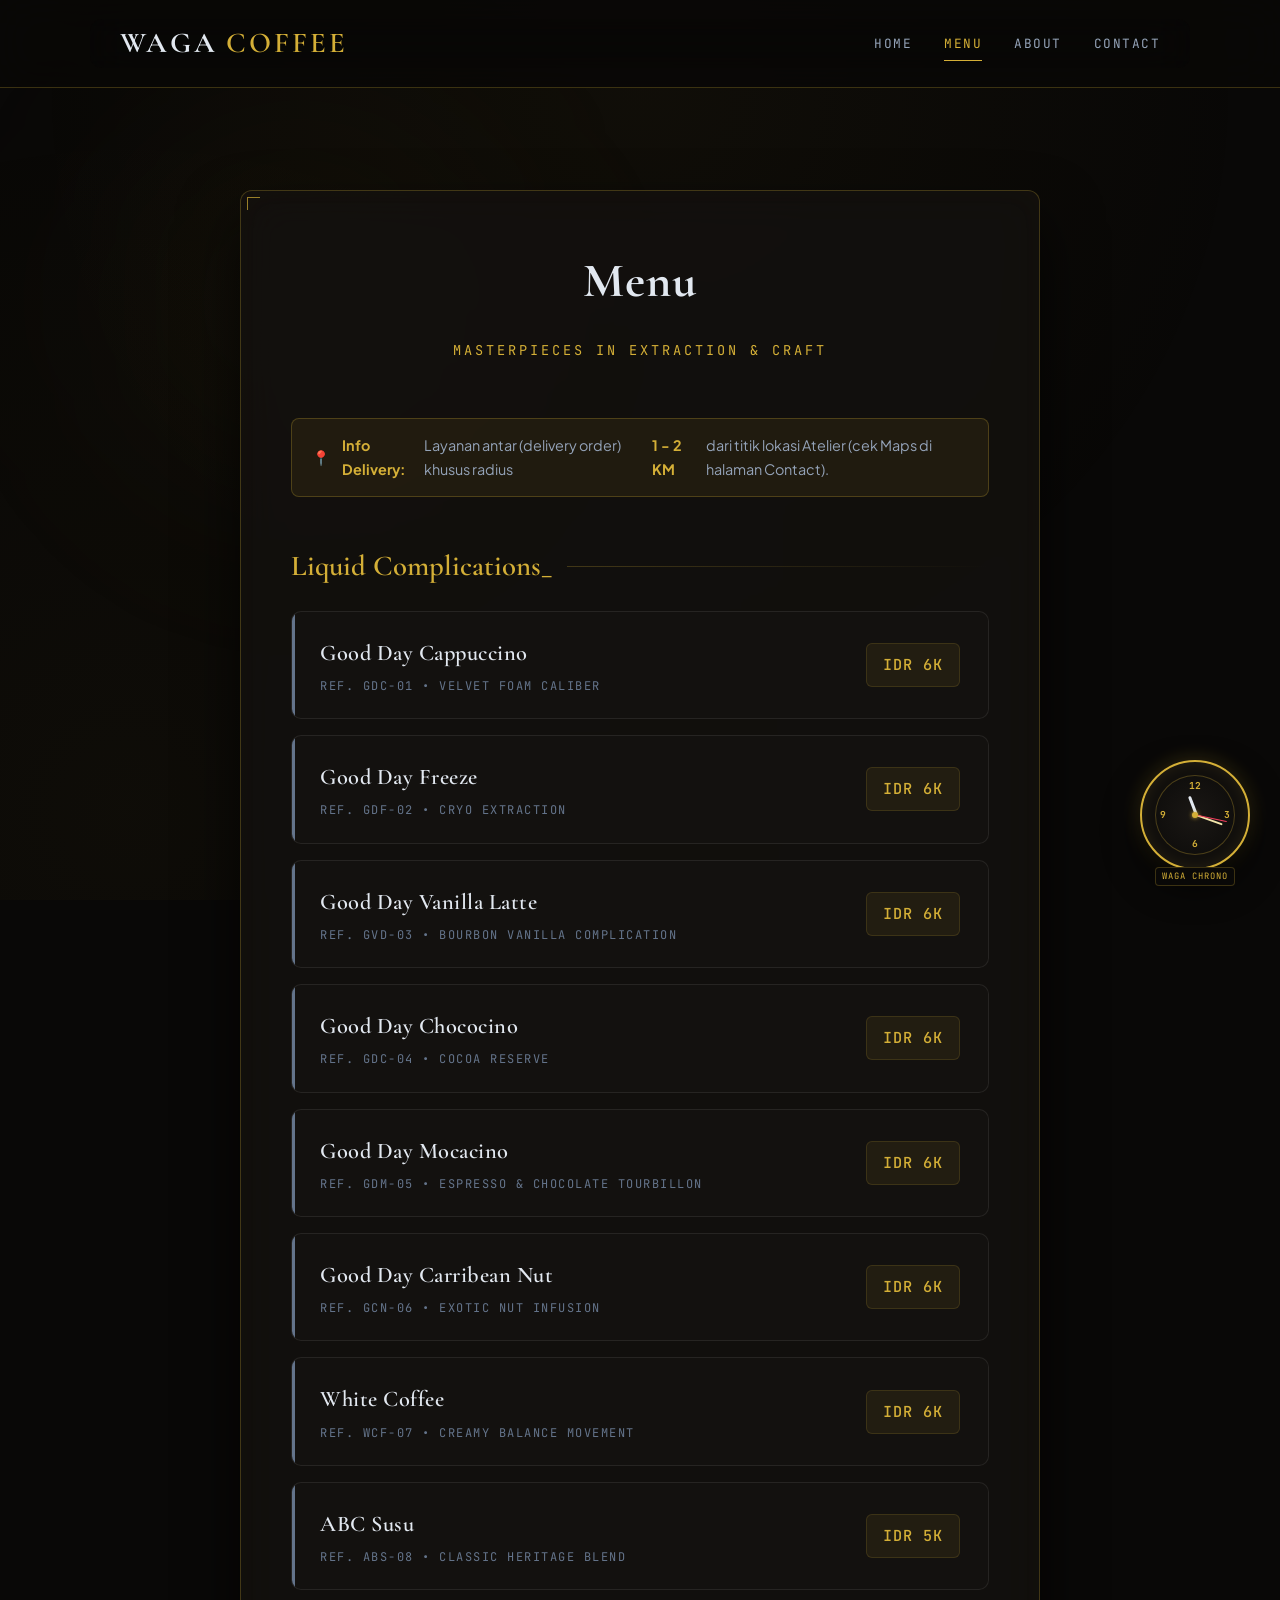
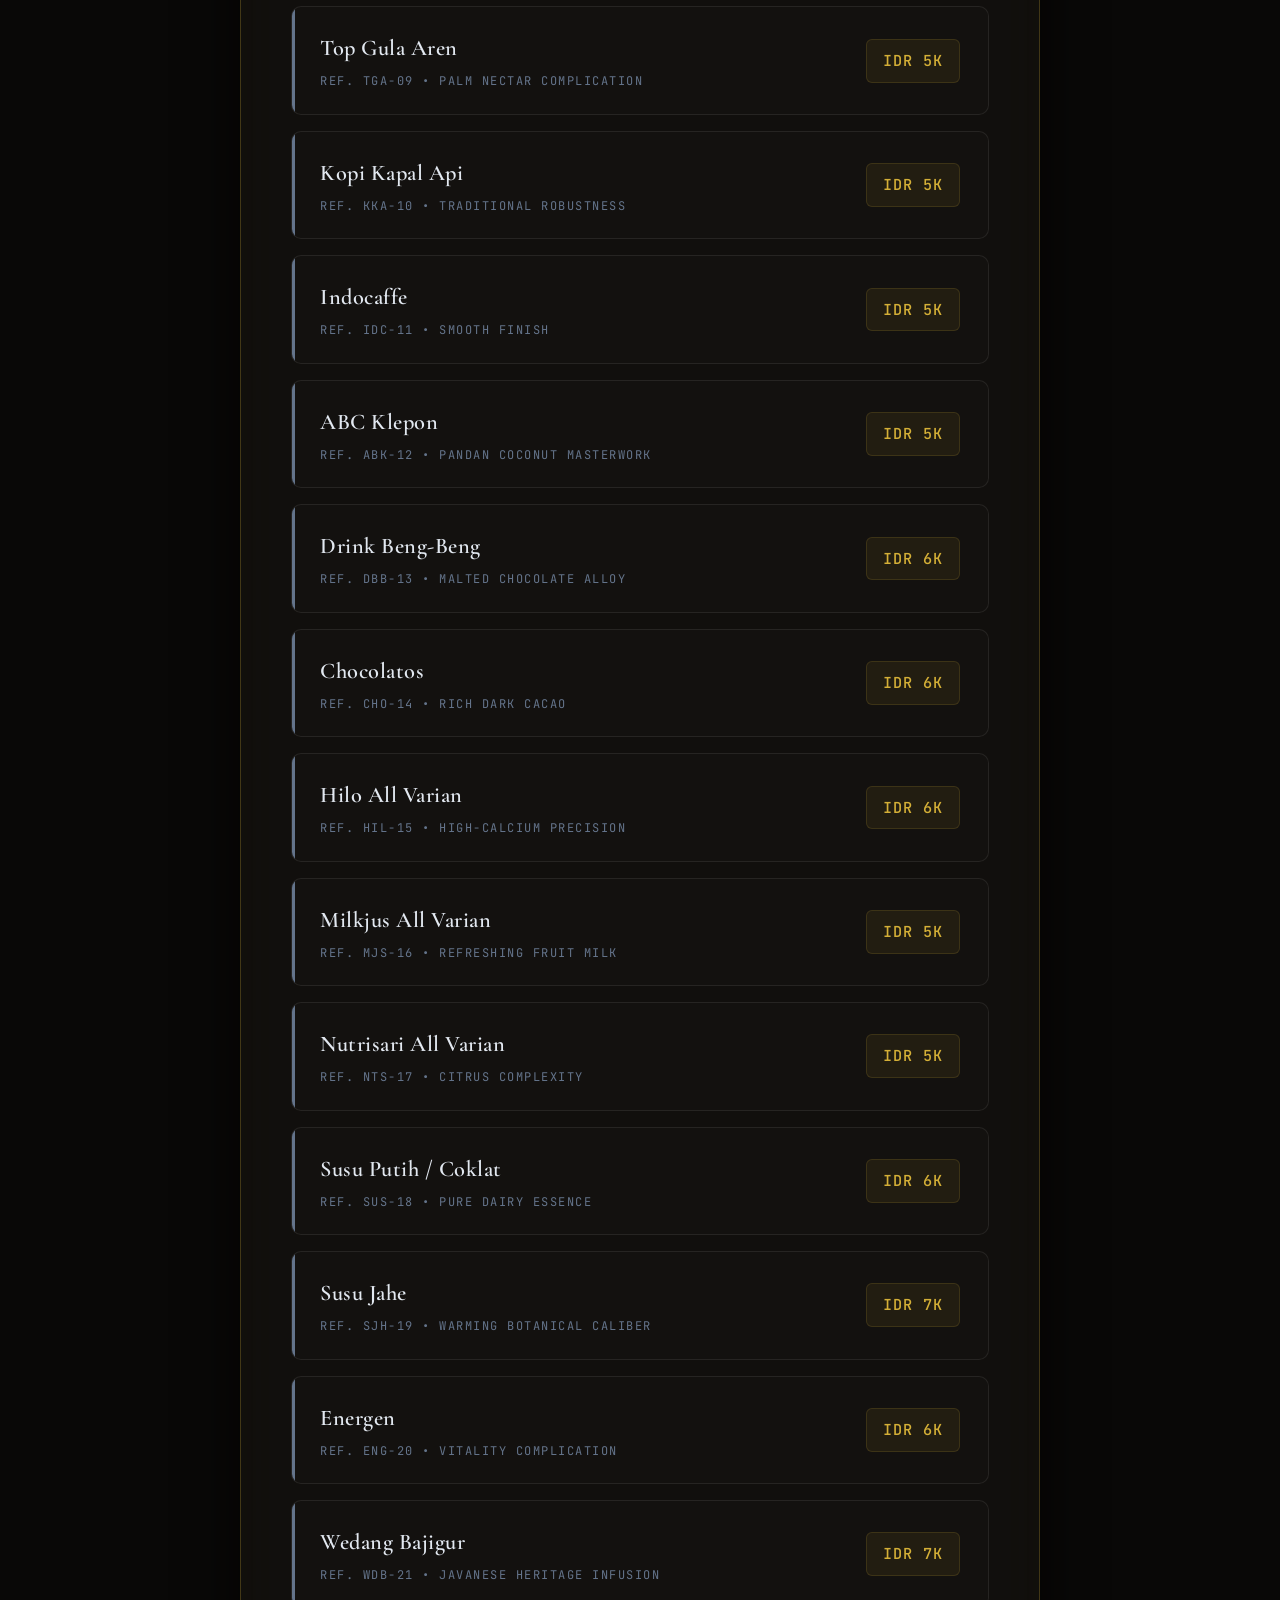
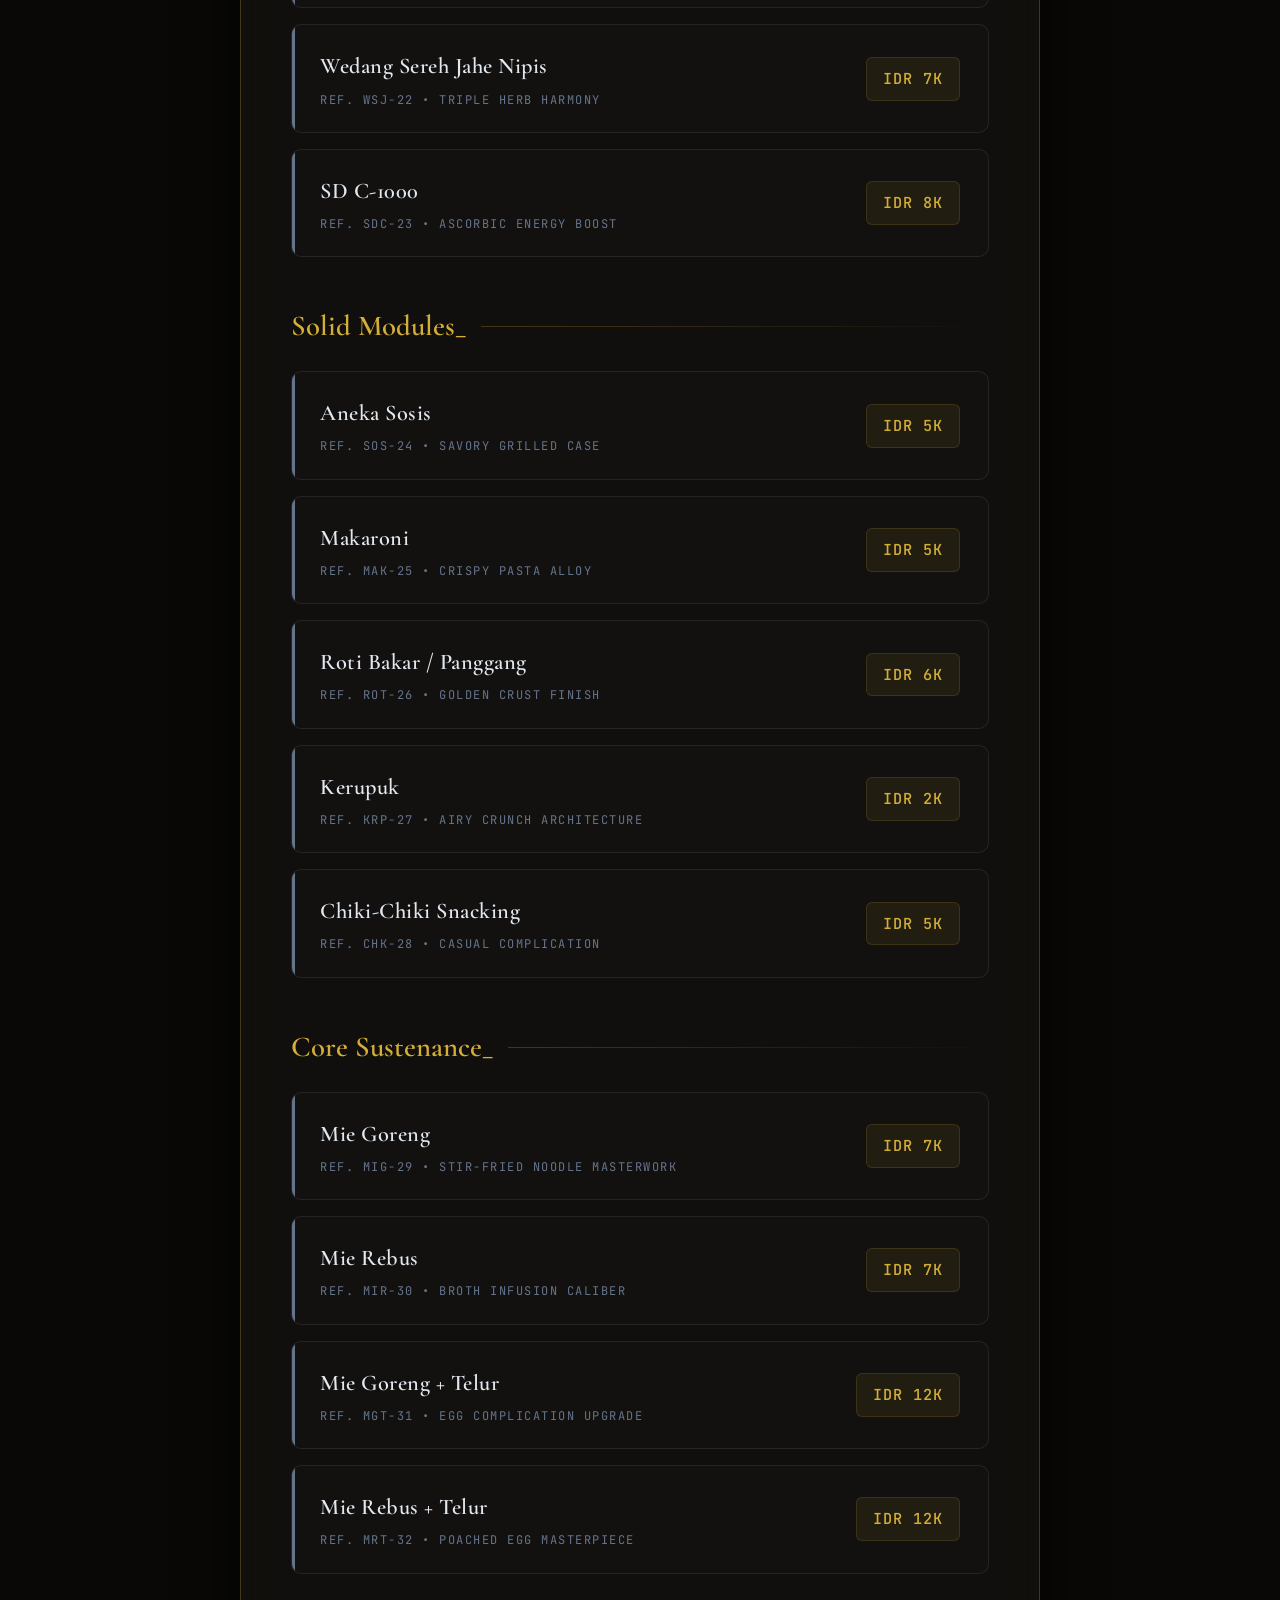
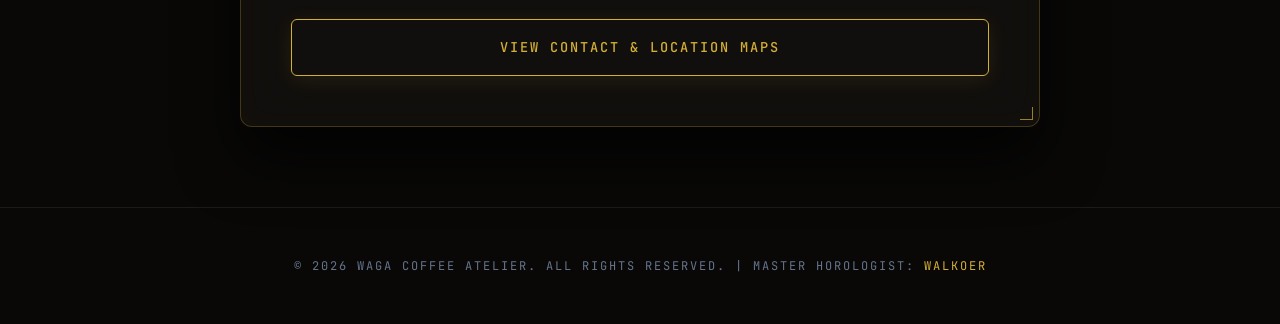
==== menu.html @ 8d1e737e "chore: move project files to repository root for GitHub Pages direct deployment" ====
<!DOCTYPE html>
<html lang="id">
<head>
    <meta charset="UTF-8">
    <meta name="viewport" content="width=device-width, initial-scale=1.0">
    <title>Menu | WAGA COFFEE</title>
    <link rel="preconnect" href="https://fonts.googleapis.com">
    <link rel="preconnect" href="https://fonts.gstatic.com" crossorigin>
    <link href="https://fonts.googleapis.com/css2?family=Cormorant+Garamond:ital,wght@0,400;0,600;0,700;1,400&family=JetBrains+Mono:wght@400;500&family=Plus+Jakarta+Sans:wght@300;400;500;600;700&display=swap" rel="stylesheet">
    <link rel="stylesheet" href="style.css">
</head>
<body>
    <div class="atelier-glow"></div>

    <!-- Header / Navbar -->
    <header class="navbar">
        <div class="container">
            <div class="logo">WAGA <span>COFFEE</span></div>
            <div class="menu-toggle" id="mobile-menu">
                <span class="bar"></span>
                <span class="bar"></span>
                <span class="bar"></span>
            </div>
            <nav class="nav-links">
                <a href="index.html">Home</a>
                <a href="menu.html" class="active">Menu</a>
                <a href="tentang.html">About</a>
                <a href="kontak.html">Contact</a>
            </nav>
        </div>
    </header>

    <!-- Collection Section -->
    <section class="content-section">
        <div class="container">
            <h2 class="atelier-title">Menu</h2>
            <div class="atelier-subtitle">Masterpieces in Extraction & Craft</div>
            
            <!-- Delivery Notice Banner -->
            <div class="delivery-notice-banner">
                <span>📍</span> <strong>Info Delivery:</strong> Layanan antar (delivery order) khusus radius <strong>1 - 2 KM</strong> dari titik lokasi Atelier (cek Maps di halaman Contact).
            </div>

            <!-- LIQUID ASSETS (MINUMAN) -->
            <div class="collection-group-title">Liquid Complications_</div>
            <div class="horology-list">
                <div class="horology-item" data-name="Good Day Cappuccino" data-price="6000">
                    <div class="horology-info">
                        <h4>Good Day Cappuccino</h4>
                        <div class="horology-ref">REF. GDC-01 &bull; Velvet Foam Caliber</div>
                    </div>
                    <div class="horology-price">IDR 6K</div>
                </div>
                <div class="horology-item" data-name="Good Day Freeze" data-price="6000">
                    <div class="horology-info">
                        <h4>Good Day Freeze</h4>
                        <div class="horology-ref">REF. GDF-02 &bull; Cryo Extraction</div>
                    </div>
                    <div class="horology-price">IDR 6K</div>
                </div>
                <div class="horology-item" data-name="Good Day Vanilla Latte" data-price="6000">
                    <div class="horology-info">
                        <h4>Good Day Vanilla Latte</h4>
                        <div class="horology-ref">REF. GVD-03 &bull; Bourbon Vanilla Complication</div>
                    </div>
                    <div class="horology-price">IDR 6K</div>
                </div>
                <div class="horology-item" data-name="Good Day Chococino" data-price="6000">
                    <div class="horology-info">
                        <h4>Good Day Chococino</h4>
                        <div class="horology-ref">REF. GDC-04 &bull; Cocoa Reserve</div>
                    </div>
                    <div class="horology-price">IDR 6K</div>
                </div>
                <div class="horology-item" data-name="Good Day Mocacino" data-price="6000">
                    <div class="horology-info">
                        <h4>Good Day Mocacino</h4>
                        <div class="horology-ref">REF. GDM-05 &bull; Espresso & Chocolate Tourbillon</div>
                    </div>
                    <div class="horology-price">IDR 6K</div>
                </div>
                <div class="horology-item" data-name="Good Day Carribean Nut" data-price="6000">
                    <div class="horology-info">
                        <h4>Good Day Carribean Nut</h4>
                        <div class="horology-ref">REF. GCN-06 &bull; Exotic Nut Infusion</div>
                    </div>
                    <div class="horology-price">IDR 6K</div>
                </div>
                <div class="horology-item" data-name="White Coffee" data-price="6000">
                    <div class="horology-info">
                        <h4>White Coffee</h4>
                        <div class="horology-ref">REF. WCF-07 &bull; Creamy Balance Movement</div>
                    </div>
                    <div class="horology-price">IDR 6K</div>
                </div>
                <div class="horology-item" data-name="ABC Susu" data-price="5000">
                    <div class="horology-info">
                        <h4>ABC Susu</h4>
                        <div class="horology-ref">REF. ABS-08 &bull; Classic Heritage Blend</div>
                    </div>
                    <div class="horology-price">IDR 5K</div>
                </div>
                <div class="horology-item" data-name="Top Gula Aren" data-price="5000">
                    <div class="horology-info">
                        <h4>Top Gula Aren</h4>
                        <div class="horology-ref">REF. TGA-09 &bull; Palm Nectar Complication</div>
                    </div>
                    <div class="horology-price">IDR 5K</div>
                </div>
                <div class="horology-item" data-name="Kopi Kapal Api" data-price="5000">
                    <div class="horology-info">
                        <h4>Kopi Kapal Api</h4>
                        <div class="horology-ref">REF. KKA-10 &bull; Traditional Robustness</div>
                    </div>
                    <div class="horology-price">IDR 5K</div>
                </div>
                <div class="horology-item" data-name="Indocaffe" data-price="5000">
                    <div class="horology-info">
                        <h4>Indocaffe</h4>
                        <div class="horology-ref">REF. IDC-11 &bull; Smooth Finish</div>
                    </div>
                    <div class="horology-price">IDR 5K</div>
                </div>
                <div class="horology-item" data-name="ABC Klepon" data-price="5000">
                    <div class="horology-info">
                        <h4>ABC Klepon</h4>
                        <div class="horology-ref">REF. ABK-12 &bull; Pandan Coconut Masterwork</div>
                    </div>
                    <div class="horology-price">IDR 5K</div>
                </div>
                <div class="horology-item" data-name="Drink Beng-Beng" data-price="6000">
                    <div class="horology-info">
                        <h4>Drink Beng-Beng</h4>
                        <div class="horology-ref">REF. DBB-13 &bull; Malted Chocolate Alloy</div>
                    </div>
                    <div class="horology-price">IDR 6K</div>
                </div>
                <div class="horology-item" data-name="Chocolatos" data-price="6000">
                    <div class="horology-info">
                        <h4>Chocolatos</h4>
                        <div class="horology-ref">REF. CHO-14 &bull; Rich Dark Cacao</div>
                    </div>
                    <div class="horology-price">IDR 6K</div>
                </div>
                <div class="horology-item" data-name="Hilo All Varian" data-price="6000">
                    <div class="horology-info">
                        <h4>Hilo All Varian</h4>
                        <div class="horology-ref">REF. HIL-15 &bull; High-Calcium Precision</div>
                    </div>
                    <div class="horology-price">IDR 6K</div>
                </div>
                <div class="horology-item" data-name="Milkjus All Varian" data-price="5000">
                    <div class="horology-info">
                        <h4>Milkjus All Varian</h4>
                        <div class="horology-ref">REF. MJS-16 &bull; Refreshing Fruit Milk</div>
                    </div>
                    <div class="horology-price">IDR 5K</div>
                </div>
                <div class="horology-item" data-name="Nutrisari All Varian" data-price="5000">
                    <div class="horology-info">
                        <h4>Nutrisari All Varian</h4>
                        <div class="horology-ref">REF. NTS-17 &bull; Citrus Complexity</div>
                    </div>
                    <div class="horology-price">IDR 5K</div>
                </div>
                <div class="horology-item" data-name="Susu Putih / Coklat" data-price="6000">
                    <div class="horology-info">
                        <h4>Susu Putih / Coklat</h4>
                        <div class="horology-ref">REF. SUS-18 &bull; Pure Dairy Essence</div>
                    </div>
                    <div class="horology-price">IDR 6K</div>
                </div>
                <div class="horology-item" data-name="Susu Jahe" data-price="7000">
                    <div class="horology-info">
                        <h4>Susu Jahe</h4>
                        <div class="horology-ref">REF. SJH-19 &bull; Warming Botanical Caliber</div>
                    </div>
                    <div class="horology-price">IDR 7K</div>
                </div>
                <div class="horology-item" data-name="Energen" data-price="6000">
                    <div class="horology-info">
                        <h4>Energen</h4>
                        <div class="horology-ref">REF. ENG-20 &bull; Vitality Complication</div>
                    </div>
                    <div class="horology-price">IDR 6K</div>
                </div>
                <div class="horology-item" data-name="Wedang Bajigur" data-price="7000">
                    <div class="horology-info">
                        <h4>Wedang Bajigur</h4>
                        <div class="horology-ref">REF. WDB-21 &bull; Javanese Heritage Infusion</div>
                    </div>
                    <div class="horology-price">IDR 7K</div>
                </div>
                <div class="horology-item" data-name="Wedang Sereh Jahe Nipis" data-price="7000">
                    <div class="horology-info">
                        <h4>Wedang Sereh Jahe Nipis</h4>
                        <div class="horology-ref">REF. WSJ-22 &bull; Triple Herb Harmony</div>
                    </div>
                    <div class="horology-price">IDR 7K</div>
                </div>
                <div class="horology-item" data-name="SD C-1000" data-price="8000">
                    <div class="horology-info">
                        <h4>SD C-1000</h4>
                        <div class="horology-ref">REF. SDC-23 &bull; Ascorbic Energy Boost</div>
                    </div>
                    <div class="horology-price">IDR 8K</div>
                </div>
            </div>

            <!-- SOLID MODULES (CAMILAN) -->
            <div class="collection-group-title">Solid Modules_</div>
            <div class="horology-list">
                <div class="horology-item" data-name="Aneka Sosis" data-price="5000">
                    <div class="horology-info">
                        <h4>Aneka Sosis</h4>
                        <div class="horology-ref">REF. SOS-24 &bull; Savory Grilled Case</div>
                    </div>
                    <div class="horology-price">IDR 5K</div>
                </div>
                <div class="horology-item" data-name="Makaroni" data-price="5000">
                    <div class="horology-info">
                        <h4>Makaroni</h4>
                        <div class="horology-ref">REF. MAK-25 &bull; Crispy Pasta Alloy</div>
                    </div>
                    <div class="horology-price">IDR 5K</div>
                </div>
                <div class="horology-item" data-name="Roti Bakar / Panggang" data-price="6000">
                    <div class="horology-info">
                        <h4>Roti Bakar / Panggang</h4>
                        <div class="horology-ref">REF. ROT-26 &bull; Golden Crust Finish</div>
                    </div>
                    <div class="horology-price">IDR 6K</div>
                </div>
                <div class="horology-item" data-name="Kerupuk" data-price="2000">
                    <div class="horology-info">
                        <h4>Kerupuk</h4>
                        <div class="horology-ref">REF. KRP-27 &bull; Airy Crunch Architecture</div>
                    </div>
                    <div class="horology-price">IDR 2K</div>
                </div>
                <div class="horology-item" data-name="Chiki-Chiki Snacking" data-price="5000">
                    <div class="horology-info">
                        <h4>Chiki-Chiki Snacking</h4>
                        <div class="horology-ref">REF. CHK-28 &bull; Casual Complication</div>
                    </div>
                    <div class="horology-price">IDR 5K</div>
                </div>
            </div>

            <!-- CORE SUSTENANCE (MAKANAN) -->
            <div class="collection-group-title">Core Sustenance_</div>
            <div class="horology-list">
                <div class="horology-item" data-name="Mie Goreng" data-price="7000">
                    <div class="horology-info">
                        <h4>Mie Goreng</h4>
                        <div class="horology-ref">REF. MIG-29 &bull; Stir-Fried Noodle Masterwork</div>
                    </div>
                    <div class="horology-price">IDR 7K</div>
                </div>
                <div class="horology-item" data-name="Mie Rebus" data-price="7000">
                    <div class="horology-info">
                        <h4>Mie Rebus</h4>
                        <div class="horology-ref">REF. MIR-30 &bull; Broth Infusion Caliber</div>
                    </div>
                    <div class="horology-price">IDR 7K</div>
                </div>
                <div class="horology-item" data-name="Mie Goreng + Telur" data-price="12000">
                    <div class="horology-info">
                        <h4>Mie Goreng + Telur</h4>
                        <div class="horology-ref">REF. MGT-31 &bull; Egg Complication Upgrade</div>
                    </div>
                    <div class="horology-price">IDR 12K</div>
                </div>
                <div class="horology-item" data-name="Mie Rebus + Telur" data-price="12000">
                    <div class="horology-info">
                        <h4>Mie Rebus + Telur</h4>
                        <div class="horology-ref">REF. MRT-32 &bull; Poached Egg Masterpiece</div>
                    </div>
                    <div class="horology-price">IDR 12K</div>
                </div>
            </div>

            <div style="margin-top: 45px;">
                <a href="kontak.html" class="btn-lux">View Contact & Location Maps</a>
            </div>
        </div>
    </section>

    <!-- Interactive Order Modal -->
    <div id="order-modal" class="modal-overlay">
        <div class="modal-content">
            <div class="modal-header">
                <h3 id="modal-item-name">Order Item</h3>
                <button id="modal-close" class="modal-close-btn">&times;</button>
            </div>
            <div class="modal-body">
                <p class="modal-price-label">Harga Satuan: <strong id="modal-item-price">IDR 0</strong></p>
                <div class="modal-input-group">
                    <label for="modal-qty">Jumlah (Quantity):</label>
                    <div class="qty-control">
                        <button type="button" id="qty-minus">-</button>
                        <input type="number" id="modal-qty" value="1" min="1" max="99">
                        <button type="button" id="qty-plus">+</button>
                    </div>
                </div>
                <div class="modal-total-display">
                    <span>Total Harga:</span>
                    <strong id="modal-total-price">IDR 0</strong>
                </div>
                <div class="modal-input-group" style="margin-top: 15px;">
                    <label for="modal-address">Alamat Pengiriman (Kirim ke):</label>
                    <textarea id="modal-address" placeholder="Contoh: Jl. Melati No. 12 (Radius 1-2km dari Atelier)" rows="2"></textarea>
                </div>
            </div>
            <div class="modal-footer">
                <button id="modal-submit-wa" class="btn-lux">Kirim Pesanan via WhatsApp</button>
            </div>
        </div>
    </div>

    <footer class="footer">
        &copy; 2026 WAGA COFFEE ATELIER. ALL RIGHTS RESERVED. | MASTER HOROLOGIST: <span>WALKOER</span>
    </footer>

    <script src="script.js"></script>
</body>
</html>
---- style.css ----
/* --- HAUTE HORLOGERIE COFFEE ATELIER --- */
@import url('https://fonts.googleapis.com/css2?family=Cormorant+Garamond:ital,wght@0,400;0,600;0,700;1,400&family=Plus+Jakarta+Sans:wght@300;400;500;600;700&family=JetBrains+Mono:wght@400;500&display=swap');

* {
    margin: 0;
    padding: 0;
    box-sizing: border-box;
}

:root {
    /* Luxury Watch Atelier Palette */
    --bg-obsidian: #090807;
    --surface-card: #13110f;
    --surface-glass: rgba(19, 17, 15, 0.85);
    
    --gold: #d4af37;              /* Champagne Gold */
    --gold-light: #f3e5ab;
    --gold-glow: rgba(212, 175, 55, 0.2);
    --platinum: #e2e8f0;
    --muted: #94a3b8;
    --dim: #64748b;
    
    --border-gold: rgba(212, 175, 55, 0.25);
    --border-subtle: rgba(255, 255, 255, 0.08);
    
    --transition-lux: all 0.4s cubic-bezier(0.16, 1, 0.3, 1);
}

/* Reduced motion / no motion fallback */
body.no-motion *, 
body.no-motion ::before, 
body.no-motion ::after {
    animation: none !important;
    transition: all 0.1s ease !important;
    transform: none !important;
}

@media (prefers-reduced-motion: reduce) {
    *, ::before, ::after {
        animation-duration: 0.01ms !important;
        transition-duration: 0.01ms !important;
        scroll-behavior: auto !important;
    }
}

html {
    scroll-behavior: smooth;
    scrollbar-width: thin;
    scrollbar-color: var(--gold) var(--bg-obsidian);
}

::-webkit-scrollbar {
    width: 5px;
}
::-webkit-scrollbar-track {
    background: var(--bg-obsidian);
}
::-webkit-scrollbar-thumb {
    background: var(--gold);
    border-radius: 3px;
}

body {
    font-family: 'Plus Jakarta Sans', sans-serif;
    background-color: var(--bg-obsidian);
    color: var(--platinum);
    line-height: 1.7;
    overflow-x: hidden;
    position: relative;
}

/* Subtle Atelier Radial Lighting */
body::before {
    content: '';
    position: fixed;
    top: 0; left: 0; width: 100%; height: 100%;
    background: 
        radial-gradient(circle at 50% 10%, rgba(212, 175, 55, 0.04) 0%, transparent 60%),
        radial-gradient(circle at 10% 90%, rgba(212, 175, 55, 0.03) 0%, transparent 50%);
    z-index: -2;
    pointer-events: none;
}

/* Luxury Ambient Glow */
.atelier-glow {
    position: fixed;
    width: 600px; height: 600px;
    border-radius: 50%;
    background: radial-gradient(circle, rgba(212, 175, 55, 0.05) 0%, transparent 70%);
    filter: blur(100px);
    z-index: -1;
    pointer-events: none;
}

/* --- LUXURY CONTAINER --- */
.container {
    max-width: 800px;
    margin: 50px auto;
    background: var(--surface-glass);
    border: 1px solid var(--border-gold);
    border-radius: 12px;
    padding: 50px;
    backdrop-filter: blur(20px);
    box-shadow: 
        0 30px 60px rgba(0, 0, 0, 0.7),
        inset 0 0 30px rgba(212, 175, 55, 0.02);
    position: relative;
    animation: fadeScale 0.7s cubic-bezier(0.16, 1, 0.3, 1) forwards;
    opacity: 0;
    transform: translateY(15px);
}

@keyframes fadeScale {
    to { opacity: 1; transform: translateY(0); }
}

/* Corner Watchmaker Accents */
.container::before, .container::after {
    content: '';
    position: absolute;
    width: 12px; height: 12px;
    border: 1px solid var(--gold);
    opacity: 0.7;
}
.container::before { top: 6px; left: 6px; border-right: none; border-bottom: none; }
.container::after { bottom: 6px; right: 6px; border-left: none; border-top: none; }

/* --- NAVBAR --- */
.navbar {
    background: rgba(9, 8, 7, 0.85);
    backdrop-filter: blur(20px);
    border-bottom: 1px solid var(--border-gold);
    padding: 1.2rem 0;
    position: fixed;
    top: 0; left: 0; right: 0;
    z-index: 1000;
}

.navbar .container {
    max-width: 1100px;
    margin: 0 auto;
    padding: 0 30px;
    display: flex;
    justify-content: space-between;
    align-items: center;
    background: transparent;
    border: none;
    box-shadow: none;
    animation: none;
    opacity: 1;
    transform: none;
}
.navbar .container::before, .navbar .container::after { display: none; }

.logo {
    font-family: 'Cormorant Garamond', serif;
    font-size: 1.8rem;
    font-weight: 700;
    color: var(--platinum);
    letter-spacing: 3px;
    display: flex;
    align-items: center;
    gap: 8px;
    text-transform: uppercase;
}

.logo span {
    color: var(--gold);
    font-weight: 600;
}

.nav-links {
    display: flex;
    gap: 2rem;
    align-items: center;
}

.nav-links a {
    color: var(--muted);
    text-decoration: none;
    font-family: 'JetBrains Mono', monospace;
    font-size: 0.8rem;
    letter-spacing: 1.5px;
    text-transform: uppercase;
    position: relative;
    padding: 6px 0;
    transition: var(--transition-lux);
}

.nav-links a::after {
    content: '';
    position: absolute;
    bottom: 0; left: 0; width: 0; height: 1px;
    background: var(--gold);
    transition: var(--transition-lux);
}

.nav-links a:hover, .nav-links a.active {
    color: var(--gold);
}

.nav-links a:hover::after, .nav-links a.active::after {
    width: 100%;
}

/* Motion Toggle */
.motion-toggle-btn {
    background: transparent;
    border: 1px solid var(--border-gold);
    color: var(--gold);
    padding: 6px 12px;
    border-radius: 4px;
    font-family: 'JetBrains Mono', monospace;
    font-size: 0.75rem;
    cursor: pointer;
    transition: var(--transition-lux);
}
.motion-toggle-btn:hover, .motion-toggle-btn.active {
    background: rgba(212, 175, 55, 0.1);
    box-shadow: 0 0 10px var(--gold-glow);
}

/* --- MOBILE MENU --- */
.menu-toggle {
    display: none;
    flex-direction: column;
    justify-content: space-between;
    width: 26px;
    height: 18px;
    cursor: pointer;
    z-index: 1001;
}
.menu-toggle .bar {
    height: 2px;
    width: 100%;
    background-color: var(--platinum);
    transition: var(--transition-lux);
}
.menu-toggle.is-active .bar:nth-child(1) { transform: translateY(8px) rotate(45deg); background: var(--gold); }
.menu-toggle.is-active .bar:nth-child(2) { opacity: 0; }
.menu-toggle.is-active .bar:nth-child(3) { transform: translateY(-8px) rotate(-45deg); background: var(--gold); }

/* --- HERO ATELIER --- */
.hero-section {
    min-height: 100vh;
    display: flex;
    align-items: center;
    justify-content: center;
    padding: 140px 20px 60px;
    text-align: center;
}

.hero-container {
    max-width: 850px;
}

.hero-subtitle {
    font-family: 'JetBrains Mono', monospace;
    font-size: 0.85rem;
    letter-spacing: 4px;
    color: var(--gold);
    text-transform: uppercase;
    margin-bottom: 1.5rem;
}

.hero-container h1 {
    font-family: 'Cormorant Garamond', serif;
    font-size: 4.8rem;
    font-weight: 700;
    line-height: 1.1;
    margin-bottom: 1.5rem;
    letter-spacing: -1px;
}

.hero-container h1 span {
    color: var(--gold);
    font-style: italic;
}

.hero-container p {
    font-size: 1.15rem;
    color: var(--muted);
    max-width: 580px;
    margin: 0 auto 3rem;
    font-weight: 300;
}

.hero-image-wrapper {
    position: relative;
    max-width: 620px;
    margin: 0 auto;
    border-radius: 12px;
    padding: 2px;
    background: linear-gradient(135deg, var(--gold), rgba(212,175,55,0.2));
    box-shadow: 0 30px 70px rgba(0,0,0,0.8), 0 0 40px rgba(212,175,55,0.15);
    transition: var(--transition-lux);
}

.hero-image-wrapper img {
    width: 100%;
    height: auto;
    border-radius: 10px;
    display: block;
    filter: contrast(1.08) brightness(0.95);
}

.hero-image-wrapper:hover {
    transform: translateY(-6px);
    box-shadow: 0 40px 90px rgba(0,0,0,0.9), 0 0 60px rgba(212,175,55,0.25);
}

/* --- SECTION HEADERS --- */
.content-section {
    padding-top: 140px;
    margin-bottom: 60px;
}

h2.atelier-title {
    font-family: 'Cormorant Garamond', serif;
    font-size: 3rem;
    font-weight: 700;
    text-align: center;
    color: var(--platinum);
    margin-bottom: 1rem;
    letter-spacing: 1px;
}

.atelier-subtitle {
    font-family: 'JetBrains Mono', monospace;
    font-size: 0.85rem;
    text-align: center;
    color: var(--gold);
    letter-spacing: 3px;
    text-transform: uppercase;
    margin-bottom: 3.5rem;
}

.collection-group-title {
    font-family: 'Cormorant Garamond', serif;
    font-size: 1.8rem;
    font-weight: 600;
    color: var(--gold);
    margin: 45px 0 20px 0;
    display: flex;
    align-items: center;
    gap: 15px;
}

.collection-group-title::after {
    content: '';
    flex: 1;
    height: 1px;
    background: linear-gradient(90deg, var(--border-gold), transparent);
}

/* --- HOROLOGY MENU ITEMS (MASTERPIECES) --- */
.horology-list {
    display: grid;
    gap: 16px;
    margin-bottom: 30px;
}

.horology-item {
    background: var(--surface-card);
    border: 1px solid var(--border-subtle);
    border-radius: 10px;
    padding: 22px 28px;
    display: flex;
    justify-content: space-between;
    align-items: center;
    transition: var(--transition-lux);
    position: relative;
    overflow: hidden;
}

.horology-item::before {
    content: '';
    position: absolute;
    top: 0; left: 0; width: 3px; height: 100%;
    background: var(--dim);
    transition: var(--transition-lux);
}

.horology-item:hover {
    border-color: var(--border-gold);
    background: rgba(212, 175, 55, 0.03);
    transform: translateX(6px);
    box-shadow: -5px 0 25px rgba(212, 175, 55, 0.08);
}

.horology-item:hover::before {
    background: var(--gold);
}

.horology-info h4 {
    font-family: 'Cormorant Garamond', serif;
    font-size: 1.4rem;
    font-weight: 600;
    color: var(--platinum);
    margin-bottom: 4px;
    letter-spacing: 0.5px;
    transition: var(--transition-lux);
}

.horology-item:hover .horology-info h4 {
    color: var(--gold);
}

.horology-ref {
    font-family: 'JetBrains Mono', monospace;
    font-size: 0.75rem;
    color: var(--dim);
    letter-spacing: 1.5px;
    text-transform: uppercase;
}

.horology-price {
    font-family: 'JetBrains Mono', monospace;
    font-size: 0.95rem;
    color: var(--gold);
    font-weight: 500;
    letter-spacing: 1px;
    background: rgba(212, 175, 55, 0.08);
    padding: 8px 16px;
    border-radius: 6px;
    border: 1px solid rgba(212, 175, 55, 0.15);
}

/* --- BUTTONS --- */
.btn-lux {
    display: inline-flex;
    align-items: center;
    justify-content: center;
    background: transparent;
    color: var(--gold);
    text-decoration: none;
    padding: 16px 36px;
    border-radius: 6px;
    font-family: 'JetBrains Mono', monospace;
    font-weight: 500;
    font-size: 0.85rem;
    letter-spacing: 2px;
    text-transform: uppercase;
    border: 1px solid var(--gold);
    cursor: pointer;
    transition: var(--transition-lux);
    width: 100%;
    position: relative;
    overflow: hidden;
    box-shadow: 0 4px 20px rgba(212, 175, 55, 0.1);
}

.btn-lux::before {
    content: '';
    position: absolute;
    top: 0; left: -100%; width: 100%; height: 100%;
    background: linear-gradient(90deg, transparent, rgba(212,175,55,0.2), transparent);
    transition: 0.5s ease;
}

.btn-lux:hover {
    background: var(--gold);
    color: var(--bg-obsidian);
    box-shadow: 0 8px 30px rgba(212, 175, 55, 0.3);
    transform: translateY(-2px);
}

.btn-lux:hover::before {
    left: 100%;
}

/* --- HERITAGE & CONCIERGE PANELS --- */
.atelier-box {
    background: var(--surface-card);
    border: 1px solid var(--border-subtle);
    padding: 35px;
    border-radius: 10px;
    margin-bottom: 25px;
    transition: var(--transition-lux);
}

.atelier-box:hover {
    border-color: var(--border-gold);
}

.atelier-box p {
    color: var(--muted);
    font-size: 1.05rem;
    margin-bottom: 15px;
    font-weight: 300;
}

.atelier-box p strong {
    color: var(--gold);
    font-family: 'JetBrains Mono', monospace;
    letter-spacing: 1px;
}

.map-container {
    margin-top: 35px;
    border-radius: 10px;
    overflow: hidden;
    border: 1px solid var(--border-gold);
}

.map-container iframe {
    width: 100%;
    height: 380px;
    border: 0;
    display: block;
    filter: invert(90%) hue-rotate(180deg) contrast(1.1) brightness(0.9);
}

/* --- FOOTER --- */
.footer {
    text-align: center;
    padding: 3rem 1.5rem;
    font-family: 'JetBrains Mono', monospace;
    font-size: 0.75rem;
    letter-spacing: 2px;
    color: var(--dim);
    border-top: 1px solid var(--border-subtle);
    margin-top: 80px;
    text-transform: uppercase;
}

.footer span {
    color: var(--gold);
}

/* --- RESPONSIVE --- */
@media (max-width: 768px) {
    .container {
        margin: 20px;
        padding: 30px;
    }
    .hero-container h1 {
        font-size: 3.2rem;
    }
    .menu-toggle {
        display: flex;
    }
    .nav-links {
        position: absolute;
        top: 100%; left: 0; width: 100%;
        background: rgba(9, 8, 7, 0.95);
        backdrop-filter: blur(20px);
        flex-direction: column;
        gap: 0;
        padding: 15px 0 25px;
        border-bottom: 1px solid var(--border-gold);
        transform: translateY(-120%);
        opacity: 0;
        visibility: hidden;
        transition: var(--transition-lux);
    }
    .nav-links.active {
        transform: translateY(0);
        opacity: 1;
        visibility: visible;
    }
    .nav-links a {
        padding: 15px 30px;
        width: 100%;
        text-align: left;
    }
    .nav-links a::after { display: none; }
    h2.atelier-title { font-size: 2.2rem; }
}

/* --- LUXURY ANALOG WATCH WIDGET --- */
.luxury-watch-widget {
    position: fixed;
    bottom: 30px;
    right: 30px;
    width: 110px;
    height: 110px;
    background: rgba(19, 17, 15, 0.9);
    border: 2px solid var(--gold);
    border-radius: 50%;
    box-shadow: 
        0 15px 35px rgba(0, 0, 0, 0.8),
        0 0 20px rgba(212, 175, 55, 0.25),
        inset 0 0 15px rgba(212, 175, 55, 0.1);
    z-index: 9999;
    display: flex;
    flex-direction: column;
    align-items: center;
    justify-content: center;
    backdrop-filter: blur(10px);
    transition: var(--transition-lux);
}

.luxury-watch-widget:hover {
    transform: scale(1.08);
    box-shadow: 
        0 20px 45px rgba(0, 0, 0, 0.9),
        0 0 30px rgba(212, 175, 55, 0.4),
        inset 0 0 20px rgba(212, 175, 55, 0.2);
}

.watch-dial {
    position: relative;
    width: 80px;
    height: 80px;
    border-radius: 50%;
    background: radial-gradient(circle, #1a1714 0%, #0c0b0a 100%);
    border: 1px solid rgba(212, 175, 55, 0.3);
}

.watch-center-pin {
    position: absolute;
    top: 50%; left: 50%;
    width: 6px; height: 6px;
    background: var(--gold);
    border-radius: 50%;
    transform: translate(-50%, -50%);
    z-index: 10;
    box-shadow: 0 0 4px var(--gold);
}

.watch-hand {
    position: absolute;
    bottom: 50%; left: 50%;
    transform-origin: bottom center;
    border-radius: 4px;
    z-index: 5;
}

.hour-hand {
    width: 3px;
    height: 20px;
    background: var(--platinum);
    transform: translate(-50%, 0);
}

.minute-hand {
    width: 2px;
    height: 28px;
    background: var(--gold-light);
    transform: translate(-50%, 0);
}

.second-hand {
    width: 1px;
    height: 32px;
    background: #f43f5e;
    transform: translate(-50%, 0);
    z-index: 6;
}

.watch-markers span {
    position: absolute;
    font-family: 'JetBrains Mono', monospace;
    font-size: 0.6rem;
    color: var(--gold);
    font-weight: 700;
}
.watch-markers span:nth-child(1) { top: 2px; left: 50%; transform: translateX(-50%); }
.watch-markers span:nth-child(2) { right: 4px; top: 50%; transform: translateY(-50%); }
.watch-markers span:nth-child(3) { bottom: 2px; left: 50%; transform: translateX(-50%); }
.watch-markers span:nth-child(4) { left: 4px; top: 50%; transform: translateY(-50%); }

.watch-brand {
    position: absolute;
    bottom: -18px;
    font-family: 'JetBrains Mono', monospace;
    font-size: 0.55rem;
    letter-spacing: 1px;
    color: var(--gold);
    text-transform: uppercase;
    background: var(--bg-obsidian);
    padding: 1px 6px;
    border-radius: 4px;
    border: 1px solid var(--border-gold);
    white-space: nowrap;
}

@media (max-width: 768px) {
    .luxury-watch-widget {
        bottom: 20px;
        right: 20px;
        width: 90px;
        height: 90px;
    }
    .watch-dial {
        width: 66px;
        height: 66px;
    }
    .hour-hand { height: 16px; }
    .minute-hand { height: 22px; }
    .second-hand { height: 26px; }
}

/* --- DELIVERY NOTICE BANNER --- */
.delivery-notice-banner {
    background: rgba(212, 175, 55, 0.08);
    border: 1px solid var(--border-gold);
    border-radius: 8px;
    padding: 14px 20px;
    margin-bottom: 30px;
    font-size: 0.9rem;
    color: var(--muted);
    display: flex;
    align-items: center;
    gap: 12px;
}
.delivery-notice-banner strong {
    color: var(--gold);
}

/* --- INTERACTIVE ORDER MODAL --- */
.modal-overlay {
    position: fixed;
    top: 0; left: 0; width: 100%; height: 100%;
    background: rgba(9, 8, 7, 0.85);
    backdrop-filter: blur(10px);
    z-index: 10000;
    display: flex;
    align-items: center;
    justify-content: center;
    opacity: 0;
    visibility: hidden;
    transition: var(--transition-lux);
    padding: 20px;
}
.modal-overlay.active {
    opacity: 1;
    visibility: visible;
}

.modal-content {
    background: var(--surface-card);
    border: 1px solid var(--border-gold);
    border-radius: 12px;
    width: 100%;
    max-width: 460px;
    padding: 30px;
    box-shadow: 0 25px 60px rgba(0,0,0,0.8), 0 0 30px rgba(212,175,55,0.15);
    transform: scale(0.95);
    transition: var(--transition-lux);
    position: relative;
}
.modal-overlay.active .modal-content {
    transform: scale(1);
}

.modal-header {
    display: flex;
    justify-content: space-between;
    align-items: center;
    margin-bottom: 20px;
    border-bottom: 1px solid var(--border-subtle);
    padding-bottom: 15px;
}

.modal-header h3 {
    font-family: 'Cormorant Garamond', serif;
    font-size: 1.6rem;
    color: var(--gold);
}

.modal-close-btn {
    background: transparent;
    border: none;
    color: var(--platinum);
    font-size: 1.8rem;
    cursor: pointer;
    transition: var(--transition-lux);
}
.modal-close-btn:hover {
    color: var(--gold);
}

.modal-body p {
    color: var(--muted);
    margin-bottom: 15px;
    font-size: 0.95rem;
}

.modal-input-group {
    margin-bottom: 18px;
}

.modal-input-group label {
    display: block;
    font-family: 'JetBrains Mono', monospace;
    font-size: 0.8rem;
    color: var(--platinum);
    margin-bottom: 8px;
    text-transform: uppercase;
}

.qty-control {
    display: flex;
    align-items: center;
    border: 1px solid var(--border-gold);
    border-radius: 6px;
    overflow: hidden;
    background: rgba(0,0,0,0.3);
    max-width: 150px;
}

.qty-control button {
    background: rgba(212,175,55,0.1);
    border: none;
    color: var(--gold);
    font-size: 1.2rem;
    padding: 8px 16px;
    cursor: pointer;
    transition: var(--transition-lux);
}
.qty-control button:hover {
    background: var(--gold);
    color: var(--bg-obsidian);
}

.qty-control input {
    width: 50px;
    text-align: center;
    background: transparent;
    border: none;
    color: var(--platinum);
    font-family: 'JetBrains Mono', monospace;
    font-size: 1rem;
}
.qty-control input::-webkit-inner-spin-button, 
.qty-control input::-webkit-outer-spin-button {
    -webkit-appearance: none;
    margin: 0;
}

.modal-total-display {
    display: flex;
    justify-content: space-between;
    align-items: center;
    background: rgba(212, 175, 55, 0.05);
    border: 1px solid rgba(212, 175, 55, 0.2);
    padding: 12px 18px;
    border-radius: 6px;
    margin-bottom: 15px;
    font-family: 'JetBrains Mono', monospace;
}
.modal-total-display span {
    color: var(--muted);
    font-size: 0.85rem;
}
.modal-total-display strong {
    color: var(--gold);
    font-size: 1.1rem;
}

.modal-input-group textarea {
    width: 100%;
    background: rgba(0,0,0,0.3);
    border: 1px solid var(--border-gold);
    border-radius: 6px;
    padding: 12px;
    color: var(--platinum);
    font-family: 'Plus Jakarta Sans', sans-serif;
    font-size: 0.95rem;
    resize: none;
}
.modal-input-group textarea:focus {
    outline: none;
    border-color: var(--gold);
    box-shadow: 0 0 10px var(--gold-glow);
}

.modal-footer {
    margin-top: 20px;
}

/* Make horology items clickable */
.horology-item {
    cursor: pointer;
}
.horology-item:hover .horology-info h4 {
    text-decoration: underline;
}
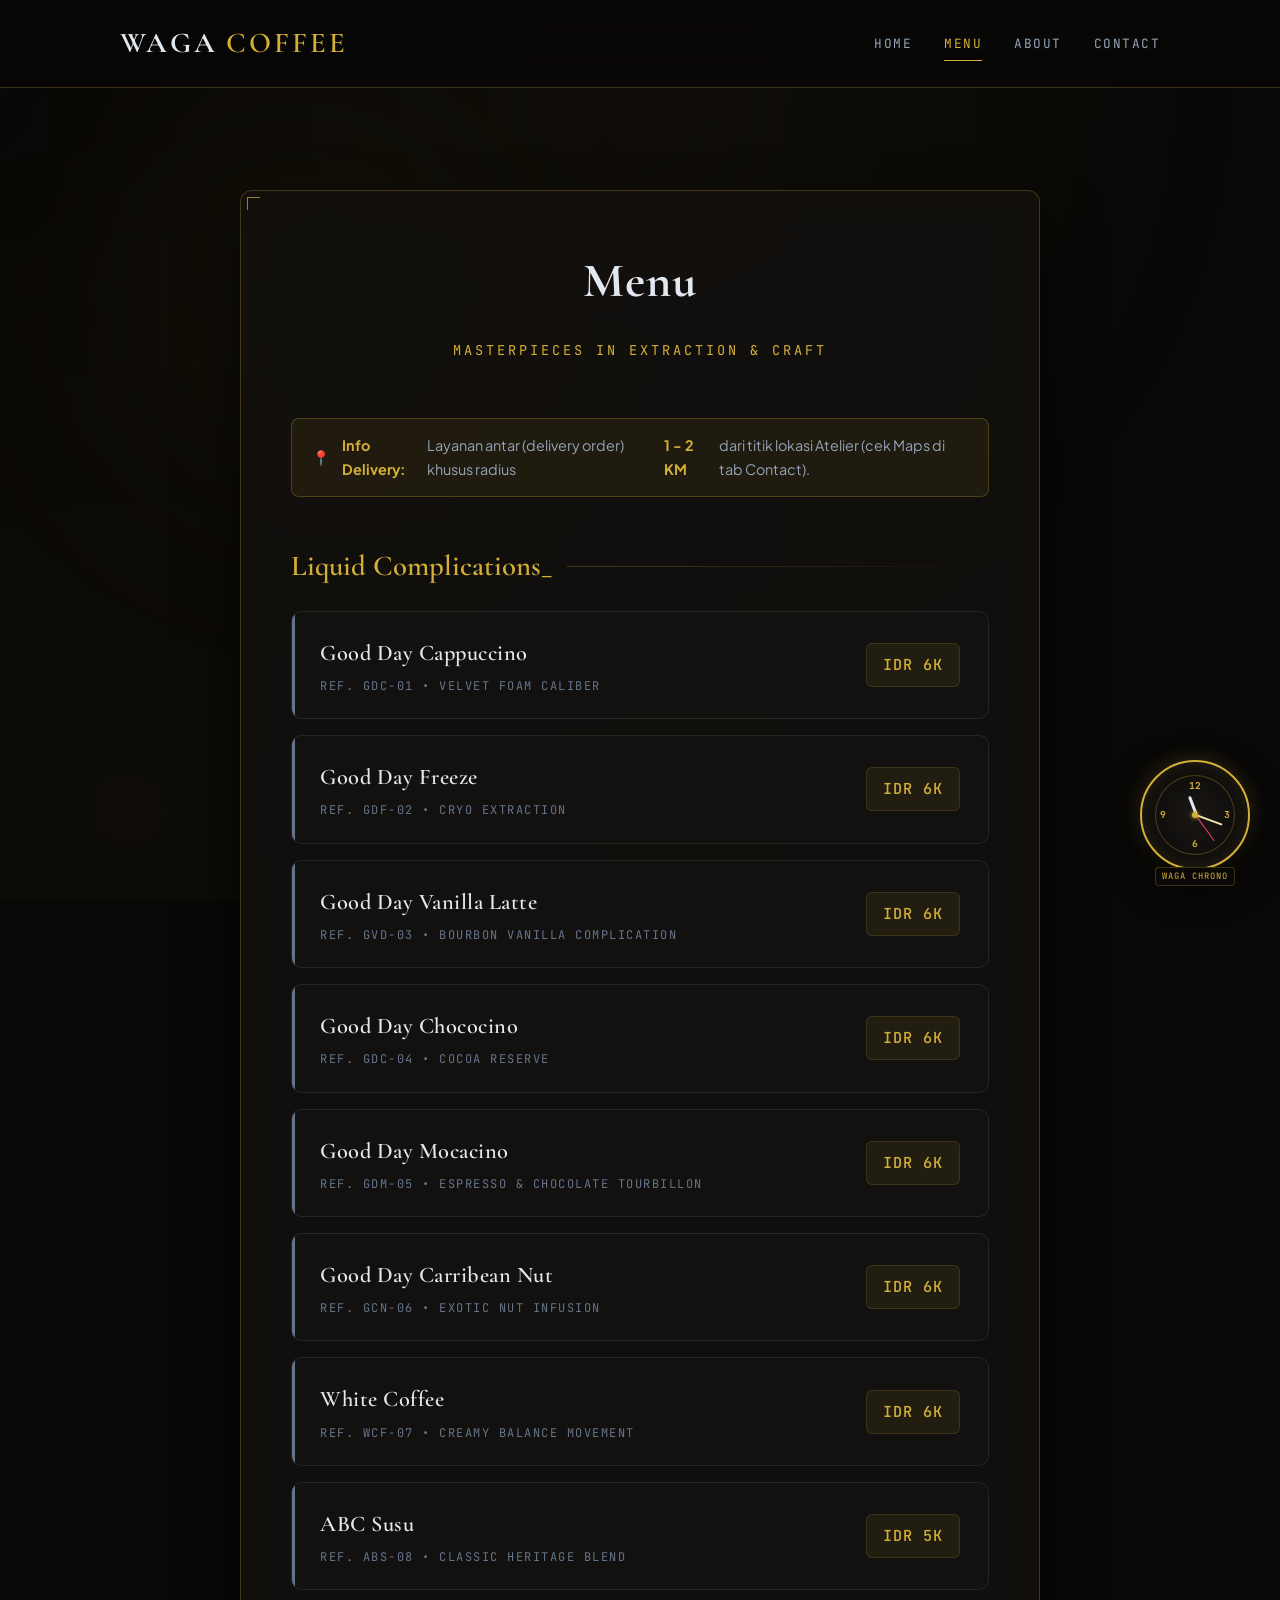
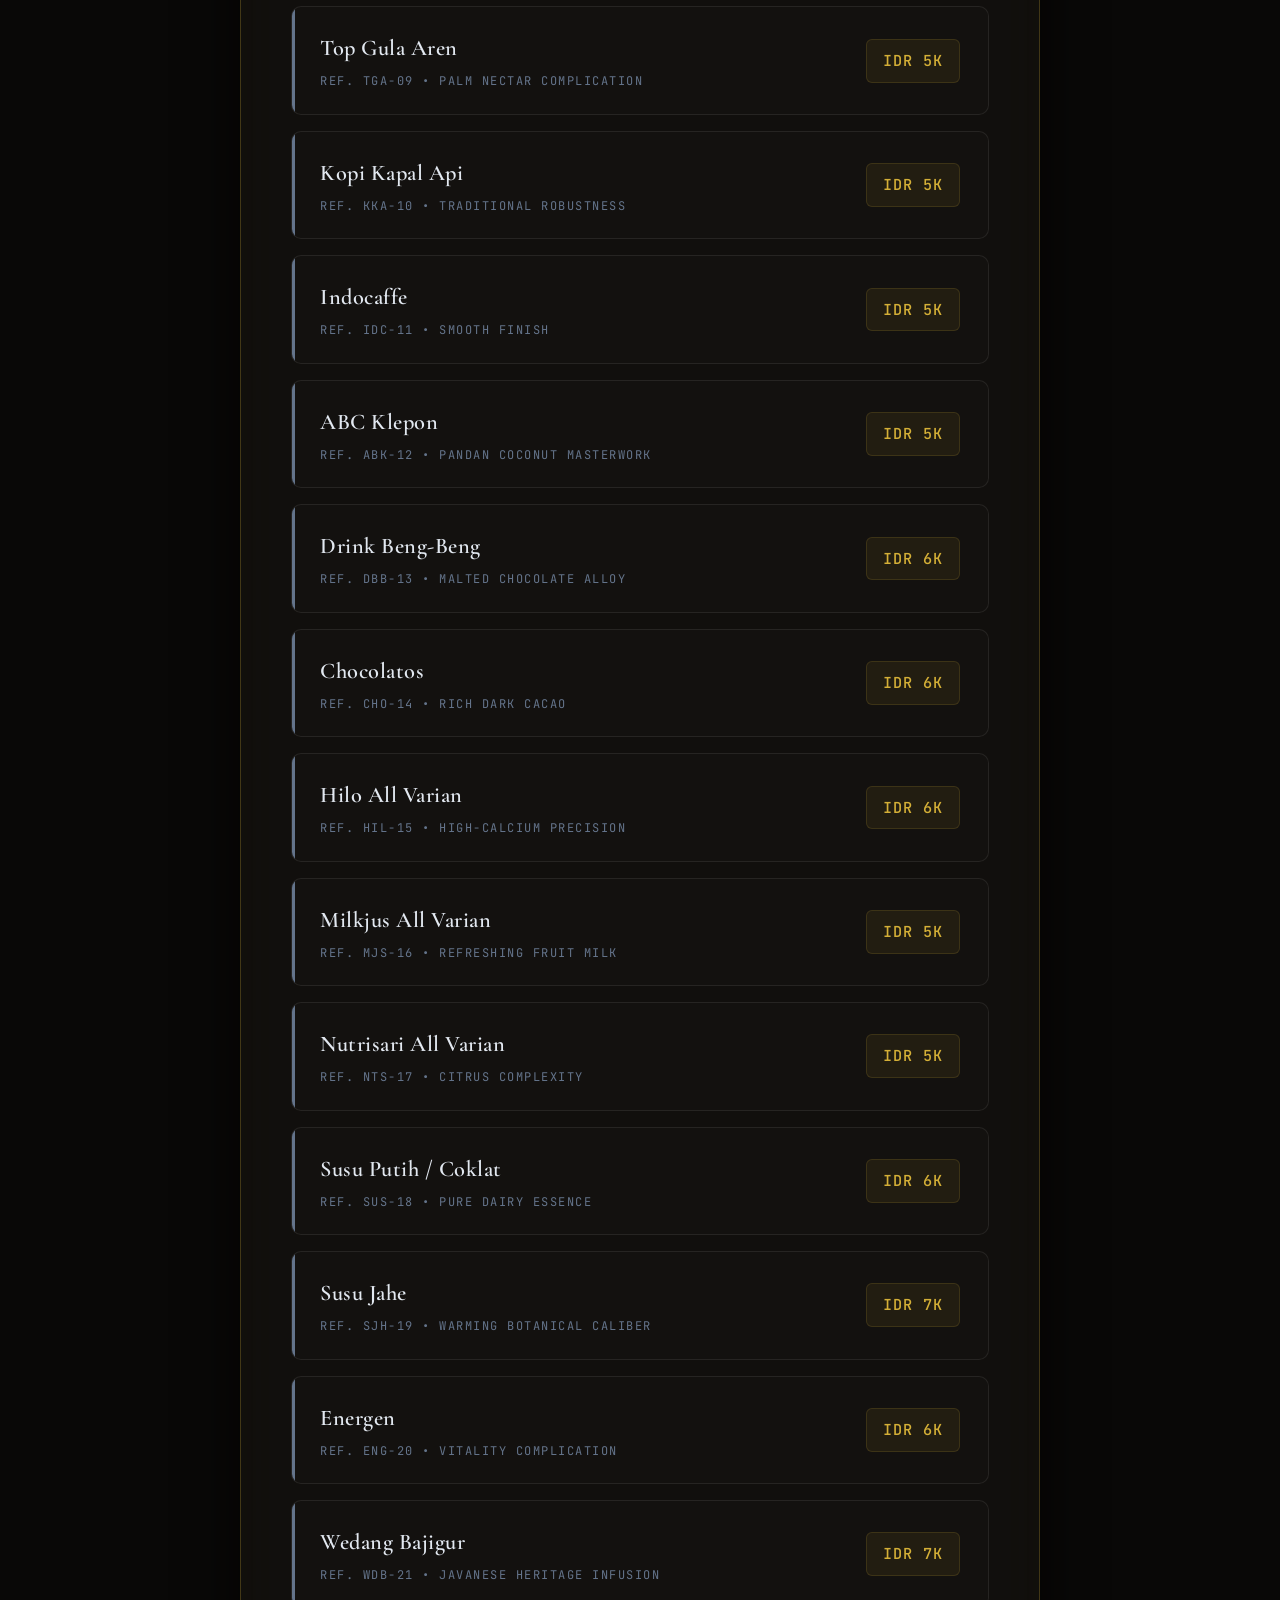
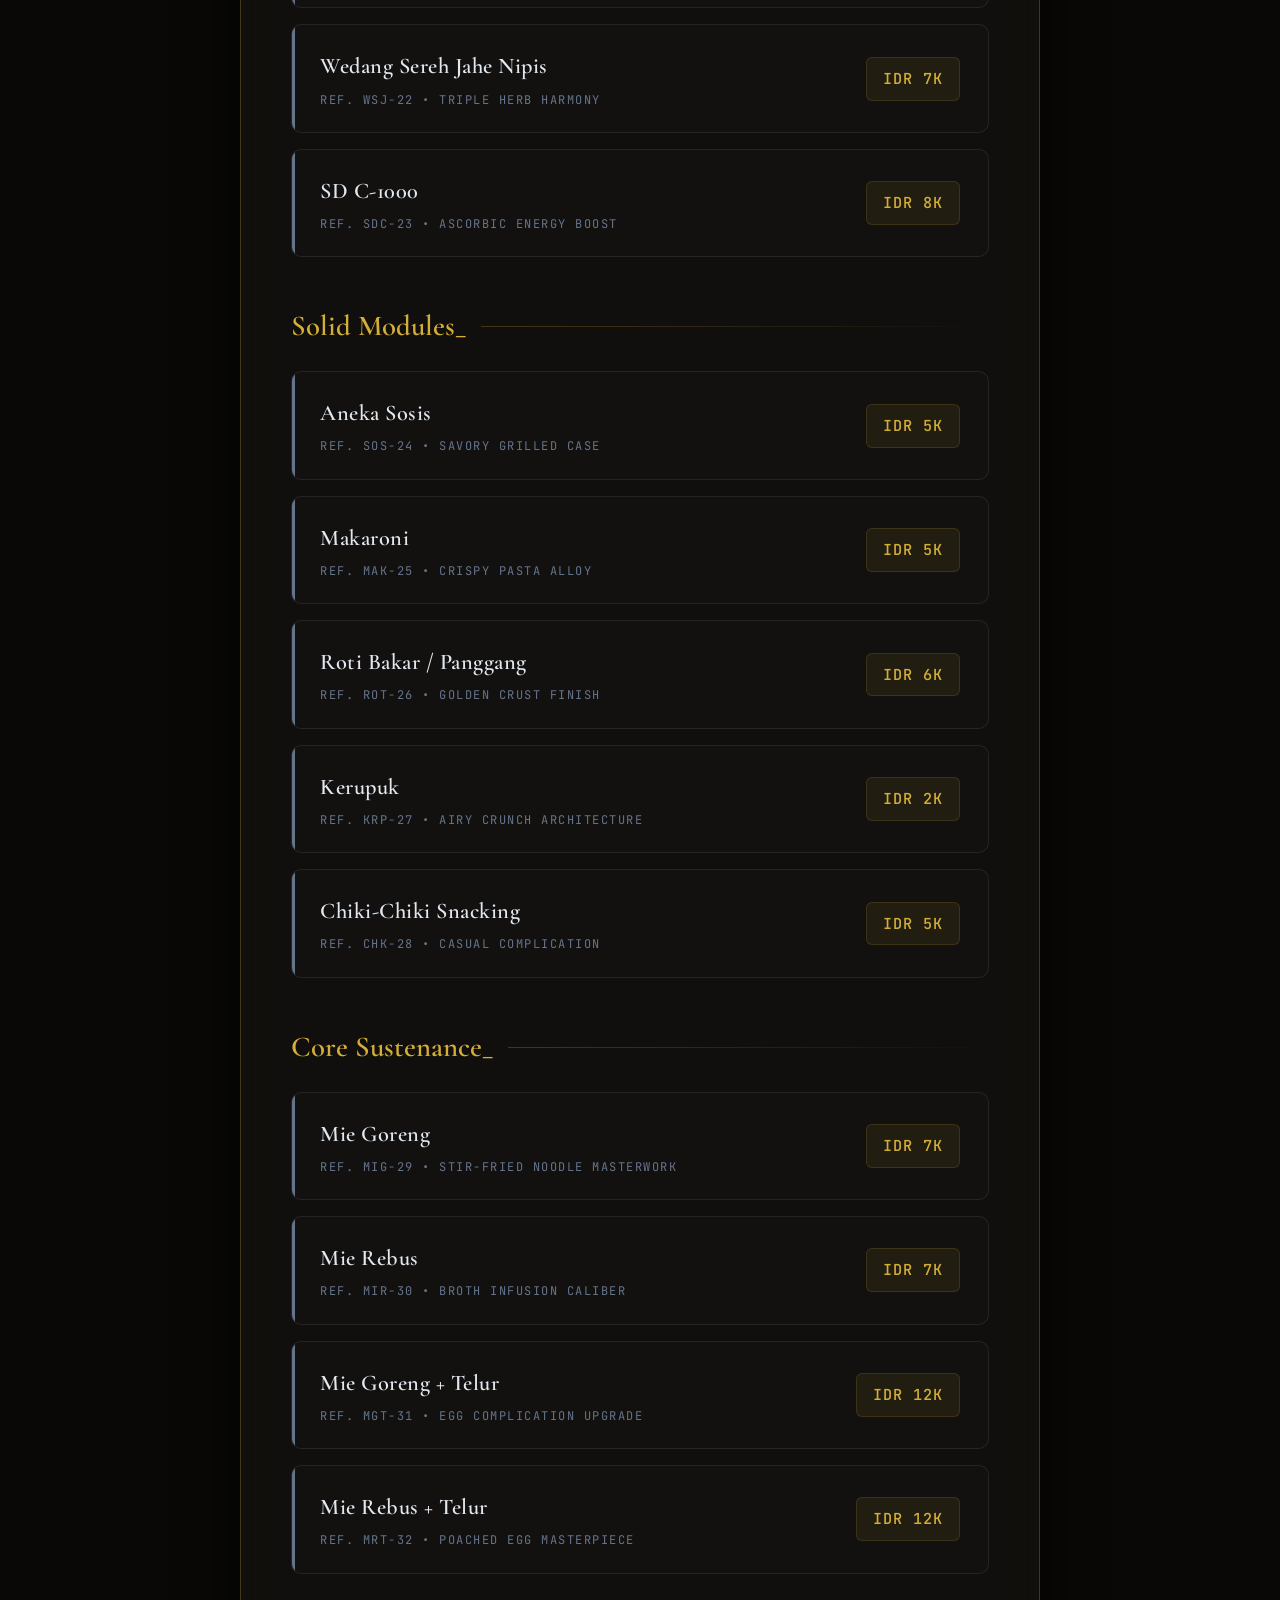
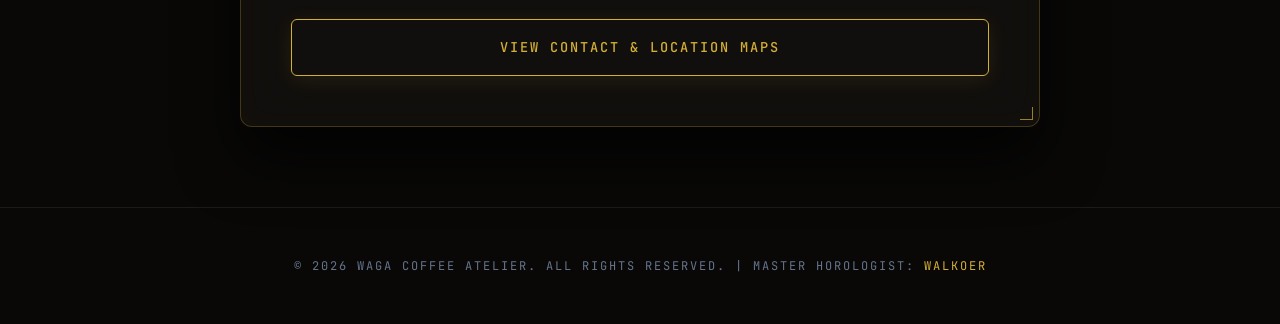
==== commit 214bfa6b: "feat: restore multi-page architecture (index, menu, tentang, kontak) with luxury atelier design, ana" ====
--- a/menu.html
+++ b/menu.html
@@ -38,7 +38,7 @@
             
             <!-- Delivery Notice Banner -->
             <div class="delivery-notice-banner">
-                <span>📍</span> <strong>Info Delivery:</strong> Layanan antar (delivery order) khusus radius <strong>1 - 2 KM</strong> dari titik lokasi Atelier (cek Maps di halaman Contact).
+                <span>📍</span> <strong>Info Delivery:</strong> Layanan antar (delivery order) khusus radius <strong>1 - 2 KM</strong> dari titik lokasi Atelier (cek Maps di tab Contact).
             </div>
 
             <!-- LIQUID ASSETS (MINUMAN) -->
